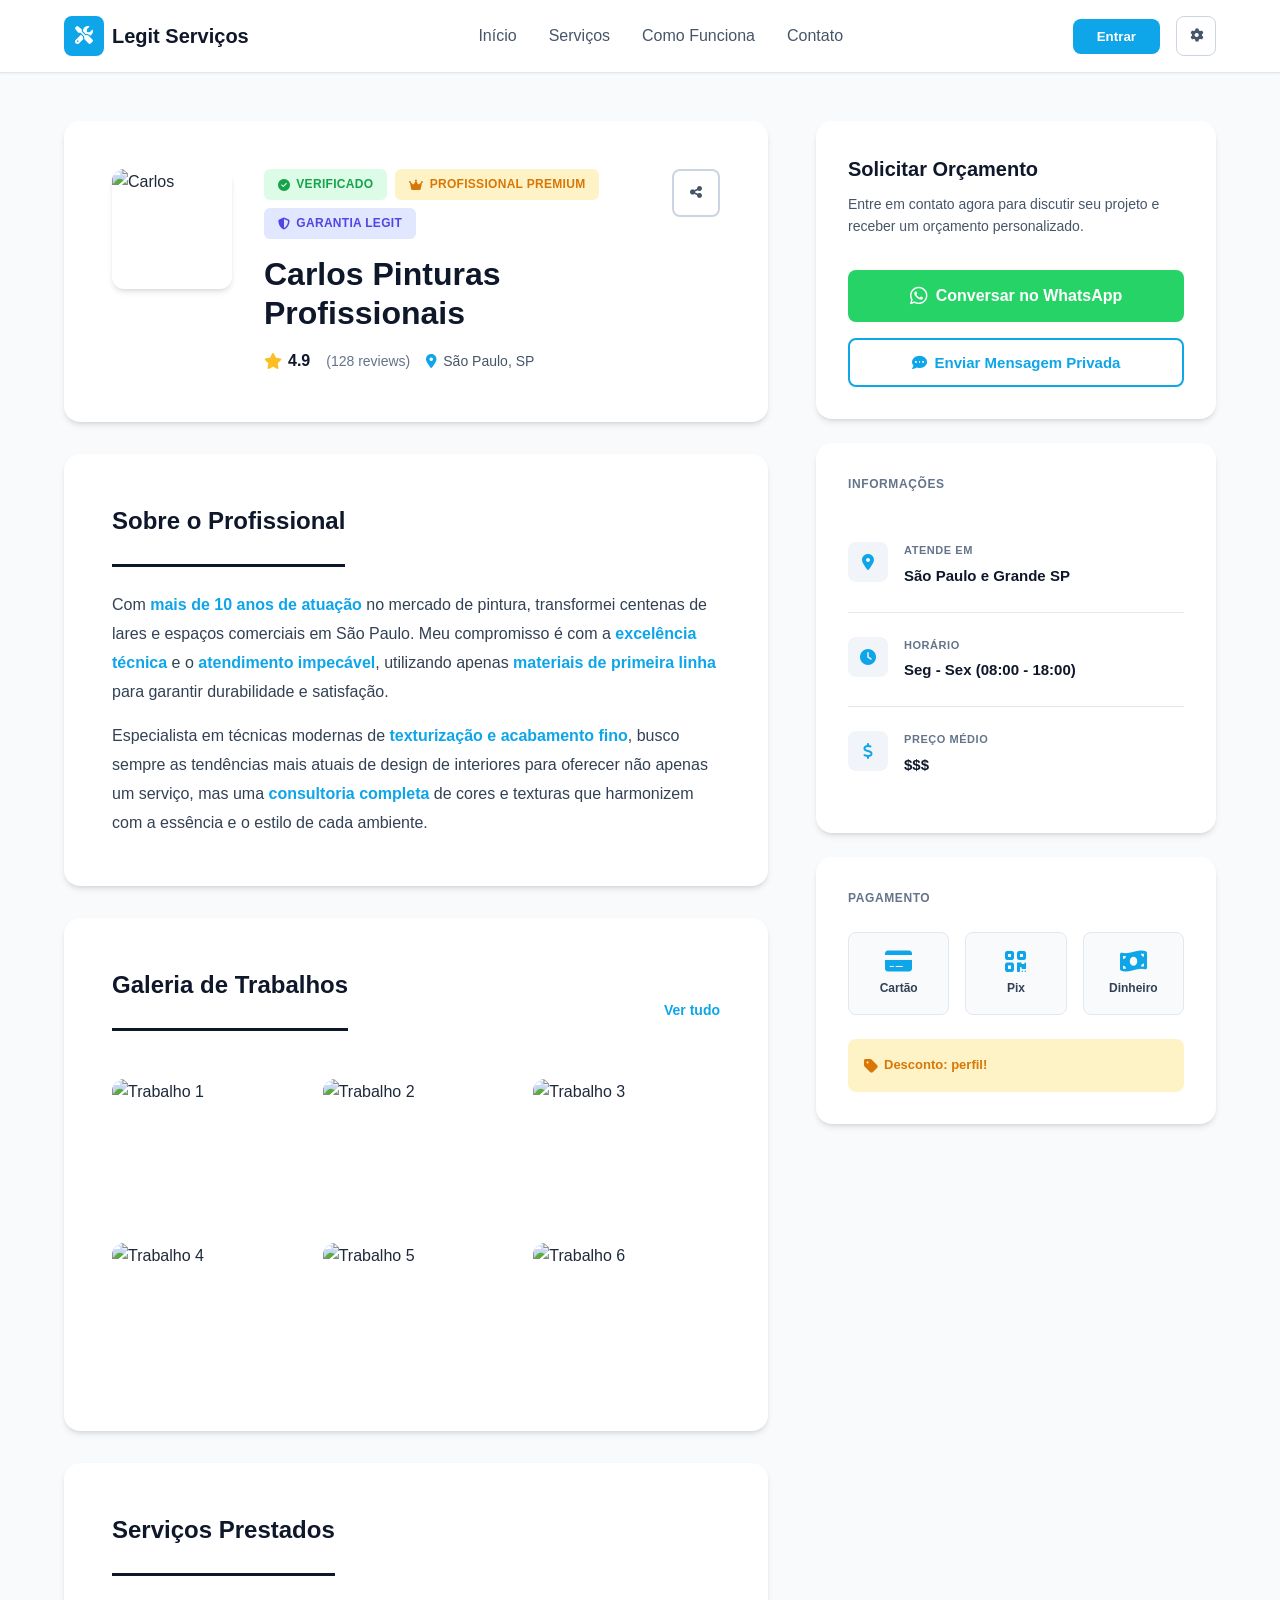
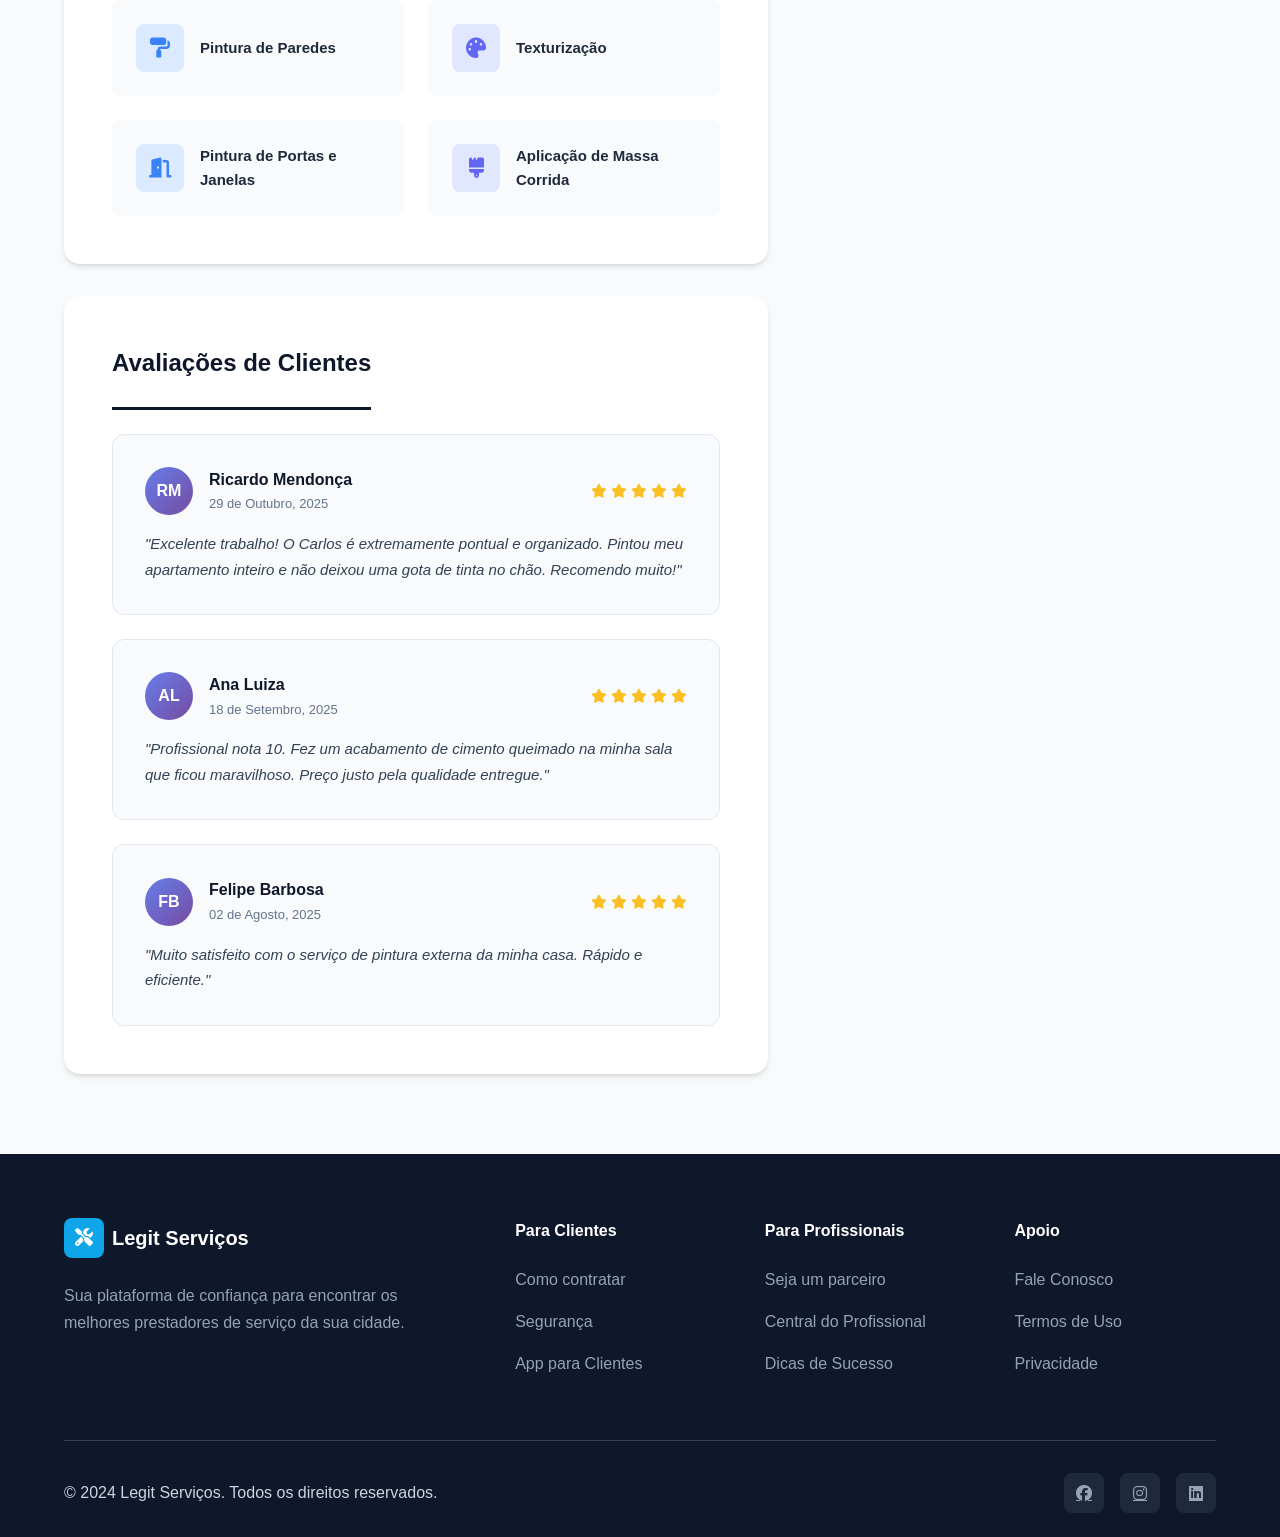
==== prestadores/carlos/index.html @ 57f8a722 "first commit" ====
<!DOCTYPE html>
<html lang="pt-BR">
<head>
    <meta charset="UTF-8">
    <meta name="viewport" content="width=device-width, initial-scale=1.0">
    <title>Carlos Pinturas Profissionais - Legit Serviços</title>
    <link rel="stylesheet" href="../../styles.css">
    <link rel="stylesheet" href="perfil.css">
    <link rel="stylesheet" href="https://cdnjs.cloudflare.com/ajax/libs/font-awesome/6.4.0/css/all.min.css">
</head>
<body>
    <!-- Header/Navbar -->
    <header class="header">
        <nav class="navbar container">
            <a href="../../index.html" style="text-decoration: none;">
                <div class="logo">
                    <div class="logo-icon">
                        <i class="fas fa-tools"></i>
                    </div>
                    <span class="logo-text">Legit Serviços</span>
                </div>
            </a>
            <ul class="nav-menu">
                <li><a href="../../index.html">Início</a></li>
                <li><a href="../../index.html#servicos">Serviços</a></li>
                <li><a href="#como-funciona">Como Funciona</a></li>
                <li><a href="#contato">Contato</a></li>
            </ul>
            <div class="nav-actions">
                <button class="btn-entrar">Entrar</button>
                <button class="btn-settings"><i class="fas fa-cog"></i></button>
            </div>
        </nav>
    </header>

    <!-- Perfil do Prestador -->
    <section class="perfil-section">
        <div class="container">
            <div class="perfil-layout">
                <!-- Coluna Principal (Esquerda) -->
                <div class="perfil-main">
                    <!-- Header do Prestador -->
                    <div class="prestador-header">
                        <div class="prestador-foto">
                            <img src="https://images.unsplash.com/photo-1507003211169-0a1dd7228f2d?w=300&h=300&fit=crop" alt="Carlos">
                        </div>
                        <div class="prestador-info">
                            <div class="prestador-badges">
                                <span class="badge-perfil badge-verificado">
                                    <i class="fas fa-check-circle"></i> VERIFICADO
                                </span>
                                <span class="badge-perfil badge-premium">
                                    <i class="fas fa-crown"></i> PROFISSIONAL PREMIUM
                                </span>
                                <span class="badge-perfil badge-garantia">
                                    <i class="fas fa-shield-alt"></i> GARANTIA LEGIT
                                </span>
                            </div>
                            <h1 class="prestador-nome">Carlos Pinturas Profissionais</h1>
                            <div class="prestador-rating">
                                <span class="rating-stars">
                                    <i class="fas fa-star"></i>
                                    <strong>4.9</strong>
                                </span>
                                <span class="rating-count">(128 reviews)</span>
                                <span class="prestador-localizacao">
                                    <i class="fas fa-map-marker-alt"></i> São Paulo, SP
                                </span>
                            </div>
                        </div>
                        <div class="prestador-actions">
                            <button class="btn-compartilhar">
                                <i class="fas fa-share-alt"></i>
                            </button>
                        </div>
                    </div>

                    <!-- Sobre o Profissional -->
                    <div class="perfil-section-box">
                        <h2 class="section-box-title">Sobre o Profissional</h2>
                        <div class="sobre-texto">
                            <p>Com <strong>mais de 10 anos de atuação</strong> no mercado de pintura, transformei centenas de lares e espaços comerciais em São Paulo. Meu compromisso é com a <strong>excelência técnica</strong> e o <strong>atendimento impecável</strong>, utilizando apenas <strong>materiais de primeira linha</strong> para garantir durabilidade e satisfação.</p>
                            <p style="margin-top: 1rem;">Especialista em técnicas modernas de <strong>texturização e acabamento fino</strong>, busco sempre as tendências mais atuais de design de interiores para oferecer não apenas um serviço, mas uma <strong>consultoria completa</strong> de cores e texturas que harmonizem com a essência e o estilo de cada ambiente.</p>
                        </div>
                    </div>

                    <!-- Galeria de Trabalhos -->
                    <div class="perfil-section-box">
                        <div class="section-box-header">
                            <h2 class="section-box-title">Galeria de Trabalhos</h2>
                            <button class="btn-ver-tudo">Ver tudo</button>
                        </div>
                        <div class="galeria-grid">
                            <div class="galeria-item">
                                <img src="https://images.unsplash.com/photo-1562259949-e8e7689d7828?w=400&h=300&fit=crop" alt="Trabalho 1">
                            </div>
                            <div class="galeria-item">
                                <img src="https://images.unsplash.com/photo-1615873968403-89e068629265?w=400&h=300&fit=crop" alt="Trabalho 2">
                            </div>
                            <div class="galeria-item">
                                <img src="https://images.unsplash.com/photo-1600607687939-ce8a6c25118c?w=400&h=300&fit=crop" alt="Trabalho 3">
                            </div>
                            <div class="galeria-item">
                                <img src="https://images.unsplash.com/photo-1600566753190-17f0baa2a6c3?w=400&h=300&fit=crop" alt="Trabalho 4">
                            </div>
                            <div class="galeria-item">
                                <img src="https://images.unsplash.com/photo-1600607687644-c7171b42498b?w=400&h=300&fit=crop" alt="Trabalho 5">
                            </div>
                            <div class="galeria-item">
                                <img src="https://images.unsplash.com/photo-1600585154340-be6161a56a0c?w=400&h=300&fit=crop" alt="Trabalho 6">
                            </div>
                        </div>
                    </div>

                    <!-- Serviços Prestados -->
                    <div class="perfil-section-box">
                        <h2 class="section-box-title">Serviços Prestados</h2>
                        <div class="servicos-lista">
                            <div class="servico-item">
                                <div class="servico-icon" style="background: #DBEAFE; color: #3B82F6;">
                                    <i class="fas fa-paint-roller"></i>
                                </div>
                                <span class="servico-nome">Pintura de Paredes</span>
                            </div>
                            <div class="servico-item">
                                <div class="servico-icon" style="background: #E0E7FF; color: #6366F1;">
                                    <i class="fas fa-palette"></i>
                                </div>
                                <span class="servico-nome">Texturização</span>
                            </div>
                            <div class="servico-item">
                                <div class="servico-icon" style="background: #DBEAFE; color: #3B82F6;">
                                    <i class="fas fa-door-open"></i>
                                </div>
                                <span class="servico-nome">Pintura de Portas e Janelas</span>
                            </div>
                            <div class="servico-item">
                                <div class="servico-icon" style="background: #E0E7FF; color: #6366F1;">
                                    <i class="fas fa-brush"></i>
                                </div>
                                <span class="servico-nome">Aplicação de Massa Corrida</span>
                            </div>
                        </div>
                    </div>

                    <!-- Avaliações de Clientes -->
                    <div class="perfil-section-box">
                        <h2 class="section-box-title">Avaliações de Clientes</h2>
                        <div class="avaliacoes-lista">
                            <!-- Avaliação 1 -->
                            <div class="avaliacao-card">
                                <div class="avaliacao-header">
                                    <div class="avaliacao-avatar">RM</div>
                                    <div class="avaliacao-info">
                                        <h4 class="avaliacao-nome">Ricardo Mendonça</h4>
                                        <p class="avaliacao-data">29 de Outubro, 2025</p>
                                    </div>
                                    <div class="avaliacao-rating">
                                        <i class="fas fa-star"></i>
                                        <i class="fas fa-star"></i>
                                        <i class="fas fa-star"></i>
                                        <i class="fas fa-star"></i>
                                        <i class="fas fa-star"></i>
                                    </div>
                                </div>
                                <p class="avaliacao-texto">"Excelente trabalho! O Carlos é extremamente pontual e organizado. Pintou meu apartamento inteiro e não deixou uma gota de tinta no chão. Recomendo muito!"</p>
                            </div>

                            <!-- Avaliação 2 -->
                            <div class="avaliacao-card">
                                <div class="avaliacao-header">
                                    <div class="avaliacao-avatar">AL</div>
                                    <div class="avaliacao-info">
                                        <h4 class="avaliacao-nome">Ana Luiza</h4>
                                        <p class="avaliacao-data">18 de Setembro, 2025</p>
                                    </div>
                                    <div class="avaliacao-rating">
                                        <i class="fas fa-star"></i>
                                        <i class="fas fa-star"></i>
                                        <i class="fas fa-star"></i>
                                        <i class="fas fa-star"></i>
                                        <i class="fas fa-star"></i>
                                    </div>
                                </div>
                                <p class="avaliacao-texto">"Profissional nota 10. Fez um acabamento de cimento queimado na minha sala que ficou maravilhoso. Preço justo pela qualidade entregue."</p>
                            </div>

                            <!-- Avaliação 3 -->
                            <div class="avaliacao-card">
                                <div class="avaliacao-header">
                                    <div class="avaliacao-avatar">FB</div>
                                    <div class="avaliacao-info">
                                        <h4 class="avaliacao-nome">Felipe Barbosa</h4>
                                        <p class="avaliacao-data">02 de Agosto, 2025</p>
                                    </div>
                                    <div class="avaliacao-rating">
                                        <i class="fas fa-star"></i>
                                        <i class="fas fa-star"></i>
                                        <i class="fas fa-star"></i>
                                        <i class="fas fa-star"></i>
                                        <i class="fas fa-star"></i>
                                    </div>
                                </div>
                                <p class="avaliacao-texto">"Muito satisfeito com o serviço de pintura externa da minha casa. Rápido e eficiente."</p>
                            </div>
                        </div>
                    </div>
                </div>

                <!-- Sidebar (Direita) -->
                <aside class="perfil-sidebar">
                    <!-- Card de Contato -->
                    <div class="sidebar-card">
                        <h3 class="sidebar-card-title">Solicitar Orçamento</h3>
                        <p class="sidebar-card-subtitle">Entre em contato agora para discutir seu projeto e receber um orçamento personalizado.</p>
                        
                        <button class="btn-whatsapp" onclick="abrirWhatsApp()">
                            <i class="fab fa-whatsapp"></i>
                            Conversar no WhatsApp
                        </button>
                        
                        <button class="btn-mensagem" onclick="abrirWhatsApp()">
                            <i class="fas fa-comment-dots"></i>
                            Enviar Mensagem Privada
                        </button>
                    </div>

                    <!-- Informações -->
                    <div class="sidebar-card">
                        <h3 class="sidebar-card-title-small">INFORMAÇÕES</h3>
                        
                        <div class="info-item">
                            <div class="info-icon">
                                <i class="fas fa-map-marker-alt"></i>
                            </div>
                            <div class="info-content">
                                <p class="info-label">ATENDE EM</p>
                                <p class="info-value">São Paulo e Grande SP</p>
                            </div>
                        </div>

                        <div class="info-item">
                            <div class="info-icon">
                                <i class="fas fa-clock"></i>
                            </div>
                            <div class="info-content">
                                <p class="info-label">HORÁRIO</p>
                                <p class="info-value">Seg - Sex (08:00 - 18:00)</p>
                            </div>
                        </div>

                        <div class="info-item">
                            <div class="info-icon">
                                <i class="fas fa-dollar-sign"></i>
                            </div>
                            <div class="info-content">
                                <p class="info-label">PREÇO MÉDIO</p>
                                <p class="info-value">$$$</p>
                            </div>
                        </div>
                    </div>

                    <!-- Formas de Pagamento -->
                    <div class="sidebar-card">
                        <h3 class="sidebar-card-title-small">PAGAMENTO</h3>
                        <div class="pagamento-opcoes">
                            <div class="pagamento-item">
                                <i class="fas fa-credit-card"></i>
                                <span>Cartão</span>
                            </div>
                            <div class="pagamento-item">
                                <i class="fas fa-qrcode"></i>
                                <span>Pix</span>
                            </div>
                            <div class="pagamento-item">
                                <i class="fas fa-money-bill-wave"></i>
                                <span>Dinheiro</span>
                            </div>
                        </div>
                        <p class="pagamento-desconto">
                            <i class="fas fa-tag"></i> Desconto: perfil!
                        </p>
                    </div>
                </aside>
            </div>
        </div>
    </section>

    <!-- Footer -->
    <footer class="footer">
        <div class="container">
            <div class="footer-content">
                <div class="footer-column">
                    <div class="footer-logo">
                        <div class="logo-icon">
                            <i class="fas fa-tools"></i>
                        </div>
                        <span class="logo-text">Legit Serviços</span>
                    </div>
                    <p class="footer-description">
                        Sua plataforma de confiança para encontrar os melhores prestadores de serviço da sua cidade.
                    </p>
                </div>
                
                <div class="footer-column">
                    <h3>Para Clientes</h3>
                    <ul>
                        <li><a href="#contratar">Como contratar</a></li>
                        <li><a href="#seguranca">Segurança</a></li>
                        <li><a href="#app">App para Clientes</a></li>
                    </ul>
                </div>
                
                <div class="footer-column">
                    <h3>Para Profissionais</h3>
                    <ul>
                        <li><a href="#parceiro">Seja um parceiro</a></li>
                        <li><a href="#central">Central do Profissional</a></li>
                        <li><a href="#dicas">Dicas de Sucesso</a></li>
                    </ul>
                </div>
                
                <div class="footer-column">
                    <h3>Apoio</h3>
                    <ul>
                        <li><a href="#conheco">Fale Conosco</a></li>
                        <li><a href="#termos">Termos de Uso</a></li>
                        <li><a href="#privacidade">Privacidade</a></li>
                    </ul>
                </div>
            </div>
            
            <div class="footer-bottom">
                <p>&copy; 2024 Legit Serviços. Todos os direitos reservados.</p>
                <div class="social-links">
                    <a href="#" aria-label="Facebook"><i class="fab fa-facebook"></i></a>
                    <a href="#" aria-label="Instagram"><i class="fab fa-instagram"></i></a>
                    <a href="#" aria-label="LinkedIn"><i class="fab fa-linkedin"></i></a>
                </div>
            </div>
        </div>
    </footer>

    <script src="perfil.js"></script>
</body>
</html>
---- styles.css ----
/* ========================================
   RESET E VARIÁVEIS
   ======================================== */
* {
    margin: 0;
    padding: 0;
    box-sizing: border-box;
}

:root {
    /* Cores principais */
    --primary-color: #0EA5E9;
    --primary-dark: #0284C7;
    --primary-light: #38BDF8;
    --secondary-color: #1E293B;
    --dark-bg: #0F172A;
    
    /* Cores neutras */
    --white: #FFFFFF;
    --gray-50: #F8FAFC;
    --gray-100: #F1F5F9;
    --gray-200: #E2E8F0;
    --gray-300: #CBD5E1;
    --gray-400: #94A3B8;
    --gray-500: #64748B;
    --gray-600: #475569;
    --gray-700: #334155;
    --gray-800: #1E293B;
    --gray-900: #0F172A;
    
    /* Status */
    --success: #10B981;
    --warning: #F59E0B;
    --info: #3B82F6;
    
    /* Tipografia */
    --font-primary: -apple-system, BlinkMacSystemFont, 'Segoe UI', Roboto, Oxygen, Ubuntu, Cantarell, sans-serif;
    
    /* Espaçamentos */
    --spacing-xs: 0.5rem;
    --spacing-sm: 1rem;
    --spacing-md: 1.5rem;
    --spacing-lg: 2rem;
    --spacing-xl: 3rem;
    --spacing-2xl: 4rem;
    
    /* Bordas */
    --radius-sm: 0.375rem;
    --radius-md: 0.5rem;
    --radius-lg: 0.75rem;
    --radius-xl: 1rem;
    
    /* Sombras */
    --shadow-sm: 0 1px 2px 0 rgb(0 0 0 / 0.05);
    --shadow-md: 0 4px 6px -1px rgb(0 0 0 / 0.1), 0 2px 4px -2px rgb(0 0 0 / 0.1);
    --shadow-lg: 0 10px 15px -3px rgb(0 0 0 / 0.1), 0 4px 6px -4px rgb(0 0 0 / 0.1);
    --shadow-xl: 0 20px 25px -5px rgb(0 0 0 / 0.1), 0 8px 10px -6px rgb(0 0 0 / 0.1);
}

body {
    font-family: var(--font-primary);
    line-height: 1.6;
    color: var(--gray-800);
    background-color: var(--white);
    overflow-x: hidden;
}

.container {
    max-width: 1200px;
    margin: 0 auto;
    padding: 0 var(--spacing-md);
}

/* ========================================
   HEADER / NAVBAR
   ======================================== */
.header {
    background: var(--white);
    border-bottom: 1px solid var(--gray-200);
    padding: var(--spacing-sm) 0;
    position: sticky;
    top: 0;
    z-index: 1000;
    box-shadow: var(--shadow-sm);
}

.navbar {
    display: flex;
    align-items: center;
    justify-content: space-between;
}

.logo {
    display: flex;
    align-items: center;
    gap: var(--spacing-xs);
    font-weight: 700;
    font-size: 1.25rem;
    color: var(--gray-900);
}

.logo-icon {
    background: var(--primary-color);
    width: 40px;
    height: 40px;
    border-radius: var(--radius-md);
    display: flex;
    align-items: center;
    justify-content: center;
    color: var(--white);
    font-size: 1.125rem;
}

.nav-menu {
    display: flex;
    list-style: none;
    gap: var(--spacing-lg);
}

.nav-menu a {
    text-decoration: none;
    color: var(--gray-600);
    font-weight: 500;
    transition: color 0.3s ease;
}

.nav-menu a:hover {
    color: var(--primary-color);
}

.nav-actions {
    display: flex;
    align-items: center;
    gap: var(--spacing-sm);
}

.btn-entrar {
    background: var(--primary-color);
    color: var(--white);
    border: none;
    padding: 0.625rem 1.5rem;
    border-radius: var(--radius-md);
    font-weight: 600;
    cursor: pointer;
    transition: all 0.3s ease;
}

.btn-entrar:hover {
    background: var(--primary-dark);
    transform: translateY(-1px);
    box-shadow: var(--shadow-md);
}

.btn-settings {
    background: transparent;
    border: 1px solid var(--gray-300);
    width: 40px;
    height: 40px;
    border-radius: var(--radius-md);
    display: flex;
    align-items: center;
    justify-content: center;
    cursor: pointer;
    color: var(--gray-600);
    transition: all 0.3s ease;
}

.btn-settings:hover {
    background: var(--gray-100);
    color: var(--primary-color);
}

/* ========================================
   HERO SECTION
   ======================================== */
.hero {
    padding: var(--spacing-2xl) 0;
    background: linear-gradient(135deg, #F8FAFC 0%, #EFF6FF 100%);
}

.hero-content {
    display: grid;
    grid-template-columns: 1fr 1fr;
    gap: var(--spacing-xl);
    align-items: center;
    margin-bottom: var(--spacing-xl);
}

.hero-title {
    font-size: 3.5rem;
    font-weight: 800;
    line-height: 1.1;
    color: var(--gray-900);
    margin-bottom: var(--spacing-md);
}

.hero-subtitle {
    font-size: 1.125rem;
    color: var(--gray-600);
    margin-bottom: var(--spacing-lg);
    line-height: 1.7;
}

.hero-buttons {
    display: flex;
    gap: var(--spacing-sm);
}

.btn-primary {
    background: var(--primary-color);
    color: var(--white);
    border: none;
    padding: 1rem 2rem;
    border-radius: var(--radius-md);
    font-weight: 600;
    font-size: 1rem;
    cursor: pointer;
    transition: all 0.3s ease;
}

.btn-primary:hover {
    background: var(--primary-dark);
    transform: translateY(-2px);
    box-shadow: var(--shadow-lg);
}

.btn-secondary {
    background: transparent;
    color: var(--primary-color);
    border: 2px solid var(--primary-color);
    padding: 1rem 2rem;
    border-radius: var(--radius-md);
    font-weight: 600;
    font-size: 1rem;
    cursor: pointer;
    transition: all 0.3s ease;
}

.btn-secondary:hover {
    background: var(--primary-color);
    color: var(--white);
}

.hero-image {
    position: relative;
}

.image-card {
    background: var(--white);
    border-radius: var(--radius-xl);
    overflow: hidden;
    box-shadow: var(--shadow-xl);
    position: relative;
}

.image-card img {
    width: 100%;
    height: auto;
    display: block;
}

.verified-badge {
    position: absolute;
    bottom: var(--spacing-md);
    left: var(--spacing-md);
    background: var(--white);
    padding: var(--spacing-sm) var(--spacing-md);
    border-radius: var(--radius-md);
    display: flex;
    align-items: center;
    gap: var(--spacing-sm);
    box-shadow: var(--shadow-lg);
}

.verified-badge i {
    font-size: 1.5rem;
    color: var(--success);
}

.verified-badge .badge-label {
    display: block;
    font-size: 0.75rem;
    color: var(--gray-500);
}

.verified-badge .badge-value {
    display: block;
    font-weight: 700;
    font-size: 0.875rem;
    color: var(--gray-900);
}

/* ========================================
   SEARCH BOX
   ======================================== */
.search-box {
    background: var(--white);
    padding: var(--spacing-lg);
    border-radius: var(--radius-xl);
    box-shadow: var(--shadow-xl);
    display: grid;
    grid-template-columns: repeat(3, 1fr) auto;
    gap: var(--spacing-md);
    align-items: end;
}

.search-field {
    display: flex;
    flex-direction: column;
    gap: var(--spacing-xs);
}

.search-field label {
    font-weight: 600;
    font-size: 0.875rem;
    color: var(--gray-700);
}

.search-field select {
    padding: 0.875rem;
    border: 1px solid var(--gray-300);
    border-radius: var(--radius-md);
    font-size: 1rem;
    color: var(--gray-700);
    background: var(--white);
    cursor: pointer;
    transition: all 0.3s ease;
}

.search-field select:focus {
    outline: none;
    border-color: var(--primary-color);
    box-shadow: 0 0 0 3px rgba(14, 165, 233, 0.1);
}

.btn-search {
    background: var(--primary-color);
    color: var(--white);
    border: none;
    padding: 0.875rem 2rem;
    border-radius: var(--radius-md);
    font-weight: 600;
    font-size: 1rem;
    cursor: pointer;
    display: flex;
    align-items: center;
    gap: var(--spacing-xs);
    transition: all 0.3s ease;
}

.btn-search:hover {
    background: var(--primary-dark);
    transform: translateY(-2px);
    box-shadow: var(--shadow-md);
}

/* ========================================
   SERVIÇOS EM DESTAQUE
   ======================================== */
.servicos-destaque {
    padding: var(--spacing-2xl) 0;
}

.section-title {
    font-size: 2.5rem;
    font-weight: 800;
    color: var(--gray-900);
    margin-bottom: var(--spacing-sm);
}

.section-subtitle {
    font-size: 1.125rem;
    color: var(--gray-600);
    margin-bottom: var(--spacing-xl);
}

.servicos-grid {
    display: grid;
    grid-template-columns: repeat(auto-fill, minmax(320px, 1fr));
    gap: var(--spacing-lg);
}

/* ========================================
   CARD DE SERVIÇO
   ======================================== */
.servico-card {
    background: var(--white);
    border-radius: var(--radius-lg);
    overflow: hidden;
    box-shadow: var(--shadow-md);
    transition: all 0.3s ease;
    border: 1px solid var(--gray-200);
}

.servico-card:hover {
    transform: translateY(-4px);
    box-shadow: var(--shadow-xl);
}

.card-header {
    position: relative;
    height: 220px;
    overflow: hidden;
}

.card-header img {
    width: 100%;
    height: 100%;
    object-fit: cover;
}

.disponivel-badge {
    position: absolute;
    top: var(--spacing-sm);
    left: var(--spacing-sm);
    background: var(--primary-color);
    color: var(--white);
    padding: 0.375rem 0.75rem;
    border-radius: var(--radius-sm);
    font-size: 0.75rem;
    font-weight: 600;
    text-transform: uppercase;
}

.card-body {
    padding: var(--spacing-md);
}

.card-title {
    font-size: 1.25rem;
    font-weight: 700;
    color: var(--gray-900);
    margin-bottom: var(--spacing-xs);
}

.card-rating {
    display: flex;
    align-items: center;
    gap: var(--spacing-xs);
    margin-bottom: var(--spacing-sm);
}

.rating-stars {
    color: #FBBF24;
    font-size: 0.875rem;
}

.rating-value {
    font-weight: 600;
    color: var(--gray-700);
    font-size: 0.875rem;
}

.card-description {
    color: var(--gray-600);
    font-size: 0.875rem;
    margin-bottom: var(--spacing-sm);
    line-height: 1.5;
}

.card-location {
    display: flex;
    align-items: center;
    gap: var(--spacing-xs);
    color: var(--gray-500);
    font-size: 0.875rem;
    margin-bottom: var(--spacing-md);
}

.card-badges {
    display: flex;
    flex-wrap: wrap;
    gap: var(--spacing-xs);
    margin-bottom: var(--spacing-md);
}

.badge {
    display: inline-flex;
    align-items: center;
    gap: 0.25rem;
    padding: 0.25rem 0.625rem;
    border-radius: var(--radius-sm);
    font-size: 0.75rem;
    font-weight: 600;
}

.badge-verificado {
    background: #DCFCE7;
    color: var(--success);
}

.badge-garantia {
    background: #DBEAFE;
    color: var(--info);
}

.badge-preco {
    background: #FEF3C7;
    color: var(--warning);
}

.card-action {
    width: 100%;
    background: transparent;
    color: var(--primary-color);
    border: 2px solid var(--primary-color);
    padding: 0.75rem;
    border-radius: var(--radius-md);
    font-weight: 600;
    cursor: pointer;
    transition: all 0.3s ease;
}

.card-action:hover {
    background: var(--primary-color);
    color: var(--white);
}

/* ========================================
   FOOTER
   ======================================== */
.footer {
    background: var(--dark-bg);
    color: var(--gray-300);
    padding: var(--spacing-2xl) 0 var(--spacing-md);
}

.footer-content {
    display: grid;
    grid-template-columns: 2fr 1fr 1fr 1fr;
    gap: var(--spacing-xl);
    margin-bottom: var(--spacing-xl);
}

.footer-logo {
    display: flex;
    align-items: center;
    gap: var(--spacing-xs);
    font-weight: 700;
    font-size: 1.25rem;
    color: var(--white);
    margin-bottom: var(--spacing-md);
}

.footer-description {
    color: var(--gray-400);
    line-height: 1.7;
}

.footer-column h3 {
    color: var(--white);
    font-size: 1rem;
    font-weight: 700;
    margin-bottom: var(--spacing-md);
}

.footer-column ul {
    list-style: none;
}

.footer-column ul li {
    margin-bottom: var(--spacing-sm);
}

.footer-column a {
    color: var(--gray-400);
    text-decoration: none;
    transition: color 0.3s ease;
}

.footer-column a:hover {
    color: var(--primary-light);
}

.footer-bottom {
    padding-top: var(--spacing-lg);
    border-top: 1px solid var(--gray-700);
    display: flex;
    justify-content: space-between;
    align-items: center;
}

.social-links {
    display: flex;
    gap: var(--spacing-sm);
}

.social-links a {
    width: 40px;
    height: 40px;
    border-radius: var(--radius-md);
    background: var(--gray-800);
    display: flex;
    align-items: center;
    justify-content: center;
    color: var(--gray-400);
    transition: all 0.3s ease;
}

.social-links a:hover {
    background: var(--primary-color);
    color: var(--white);
    transform: translateY(-2px);
}

/* ========================================
   RESPONSIVO
   ======================================== */
@media (max-width: 1024px) {
    .hero-content {
        grid-template-columns: 1fr;
        gap: var(--spacing-lg);
    }
    
    .hero-title {
        font-size: 2.5rem;
    }
    
    .search-box {
        grid-template-columns: 1fr;
    }
    
    .footer-content {
        grid-template-columns: repeat(2, 1fr);
    }
    
    .nav-menu {
        display: none;
    }
}

@media (max-width: 768px) {
    .hero-title {
        font-size: 2rem;
    }
    
    .section-title {
        font-size: 1.875rem;
    }
    
    .servicos-grid {
        grid-template-columns: 1fr;
    }
    
    .footer-content {
        grid-template-columns: 1fr;
    }
    
    .footer-bottom {
        flex-direction: column;
        gap: var(--spacing-md);
        text-align: center;
    }
}
---- prestadores/carlos/perfil.css ----
/* ========================================
   PERFIL DO PRESTADOR - ESTILOS
   ======================================== */

.perfil-section {
    padding: var(--spacing-xl) 0;
    background: var(--gray-50);
    min-height: 100vh;
}

.perfil-layout {
    display: grid;
    grid-template-columns: 1fr 400px;
    gap: var(--spacing-xl);
    align-items: start;
}

/* ========================================
   HEADER DO PRESTADOR
   ======================================== */
.prestador-header {
    background: var(--white);
    padding: var(--spacing-xl);
    border-radius: var(--radius-xl);
    box-shadow: var(--shadow-md);
    display: grid;
    grid-template-columns: auto 1fr auto;
    gap: var(--spacing-lg);
    align-items: start;
    margin-bottom: var(--spacing-lg);
}

.prestador-foto {
    width: 120px;
    height: 120px;
    border-radius: var(--radius-lg);
    overflow: hidden;
    box-shadow: var(--shadow-md);
}

.prestador-foto img {
    width: 100%;
    height: 100%;
    object-fit: cover;
}

.prestador-info {
    display: flex;
    flex-direction: column;
    gap: var(--spacing-sm);
}

.prestador-badges {
    display: flex;
    gap: var(--spacing-xs);
    flex-wrap: wrap;
}

.badge-perfil {
    display: inline-flex;
    align-items: center;
    gap: 0.375rem;
    padding: 0.375rem 0.875rem;
    border-radius: var(--radius-sm);
    font-size: 0.75rem;
    font-weight: 700;
    text-transform: uppercase;
    letter-spacing: 0.025em;
}

.badge-verificado {
    background: #DCFCE7;
    color: #16A34A;
}

.badge-premium {
    background: #FEF3C7;
    color: #D97706;
}

.badge-garantia {
    background: #E0E7FF;
    color: #4F46E5;
}

.prestador-nome {
    font-size: 2rem;
    font-weight: 800;
    color: var(--gray-900);
    line-height: 1.2;
}

.prestador-rating {
    display: flex;
    align-items: center;
    gap: var(--spacing-sm);
    flex-wrap: wrap;
}

.rating-stars {
    display: flex;
    align-items: center;
    gap: 0.375rem;
    color: #FBBF24;
    font-size: 1rem;
}

.rating-stars strong {
    color: var(--gray-900);
    font-size: 1rem;
}

.rating-count {
    color: var(--gray-500);
    font-size: 0.875rem;
}

.prestador-localizacao {
    display: flex;
    align-items: center;
    gap: 0.375rem;
    color: var(--gray-600);
    font-size: 0.875rem;
}

.prestador-localizacao i {
    color: var(--primary-color);
}

.prestador-actions {
    display: flex;
    gap: var(--spacing-xs);
}

.btn-compartilhar {
    width: 48px;
    height: 48px;
    border-radius: var(--radius-md);
    border: 2px solid var(--gray-300);
    background: var(--white);
    color: var(--gray-600);
    display: flex;
    align-items: center;
    justify-content: center;
    cursor: pointer;
    transition: all 0.3s ease;
}

.btn-compartilhar:hover {
    background: var(--gray-100);
    border-color: var(--primary-color);
    color: var(--primary-color);
}

/* ========================================
   SEÇÕES DO PERFIL
   ======================================== */
.perfil-section-box {
    background: var(--white);
    padding: var(--spacing-xl);
    border-radius: var(--radius-xl);
    box-shadow: var(--shadow-md);
    margin-bottom: var(--spacing-lg);
}

.section-box-title {
    font-size: 1.5rem;
    font-weight: 800;
    color: var(--gray-900);
    margin-bottom: var(--spacing-md);
    padding-bottom: var(--spacing-md);
    border-bottom: 3px solid var(--gray-900);
    display: inline-block;
}

.section-box-header {
    display: flex;
    justify-content: space-between;
    align-items: center;
    margin-bottom: var(--spacing-md);
}

.btn-ver-tudo {
    background: transparent;
    border: none;
    color: var(--primary-color);
    font-weight: 600;
    cursor: pointer;
    font-size: 0.875rem;
    transition: color 0.3s ease;
}

.btn-ver-tudo:hover {
    color: var(--primary-dark);
    text-decoration: underline;
}

/* ========================================
   SOBRE O PROFISSIONAL
   ======================================== */
.sobre-texto {
    color: var(--gray-700);
    line-height: 1.8;
    font-size: 1rem;
}

.sobre-texto strong {
    color: var(--primary-color);
    font-weight: 600;
}

/* ========================================
   GALERIA DE TRABALHOS
   ======================================== */
.galeria-grid {
    display: grid;
    grid-template-columns: repeat(3, 1fr);
    gap: var(--spacing-md);
}

.galeria-item {
    aspect-ratio: 4/3;
    border-radius: var(--radius-lg);
    overflow: hidden;
    cursor: pointer;
    transition: all 0.3s ease;
}

.galeria-item:hover {
    transform: scale(1.05);
    box-shadow: var(--shadow-lg);
}

.galeria-item img {
    width: 100%;
    height: 100%;
    object-fit: cover;
}

/* ========================================
   SERVIÇOS PRESTADOS
   ======================================== */
.servicos-lista {
    display: grid;
    grid-template-columns: repeat(2, 1fr);
    gap: var(--spacing-md);
}

.servico-item {
    display: flex;
    align-items: center;
    gap: var(--spacing-sm);
    padding: var(--spacing-md);
    border-radius: var(--radius-md);
    background: var(--gray-50);
    transition: all 0.3s ease;
}

.servico-item:hover {
    background: var(--gray-100);
    transform: translateX(4px);
}

.servico-icon {
    width: 48px;
    height: 48px;
    border-radius: var(--radius-md);
    display: flex;
    align-items: center;
    justify-content: center;
    font-size: 1.25rem;
    flex-shrink: 0;
}

.servico-nome {
    font-weight: 600;
    color: var(--gray-800);
    font-size: 0.9375rem;
}

/* ========================================
   AVALIAÇÕES
   ======================================== */
.avaliacoes-lista {
    display: flex;
    flex-direction: column;
    gap: var(--spacing-md);
}

.avaliacao-card {
    padding: var(--spacing-lg);
    border-radius: var(--radius-lg);
    background: var(--gray-50);
    border: 1px solid var(--gray-200);
}

.avaliacao-header {
    display: flex;
    align-items: center;
    gap: var(--spacing-sm);
    margin-bottom: var(--spacing-sm);
}

.avaliacao-avatar {
    width: 48px;
    height: 48px;
    border-radius: 50%;
    background: linear-gradient(135deg, #667EEA 0%, #764BA2 100%);
    color: var(--white);
    display: flex;
    align-items: center;
    justify-content: center;
    font-weight: 700;
    font-size: 1rem;
    flex-shrink: 0;
}

.avaliacao-info {
    flex: 1;
}

.avaliacao-nome {
    font-weight: 700;
    color: var(--gray-900);
    font-size: 1rem;
    margin-bottom: 0.125rem;
}

.avaliacao-data {
    color: var(--gray-500);
    font-size: 0.8125rem;
}

.avaliacao-rating {
    display: flex;
    gap: 0.25rem;
    color: #FBBF24;
    font-size: 0.875rem;
}

.avaliacao-texto {
    color: var(--gray-700);
    line-height: 1.7;
    font-size: 0.9375rem;
    font-style: italic;
}

/* ========================================
   SIDEBAR
   ======================================== */
.perfil-sidebar {
    position: sticky;
    top: calc(var(--spacing-lg) + 60px);
}

.sidebar-card {
    background: var(--white);
    padding: var(--spacing-lg);
    border-radius: var(--radius-xl);
    box-shadow: var(--shadow-md);
    margin-bottom: var(--spacing-md);
}

.sidebar-card-title {
    font-size: 1.25rem;
    font-weight: 800;
    color: var(--gray-900);
    margin-bottom: var(--spacing-xs);
}

.sidebar-card-subtitle {
    color: var(--gray-600);
    font-size: 0.875rem;
    line-height: 1.6;
    margin-bottom: var(--spacing-lg);
}

.sidebar-card-title-small {
    font-size: 0.75rem;
    font-weight: 800;
    color: var(--gray-500);
    letter-spacing: 0.05em;
    margin-bottom: var(--spacing-md);
    text-transform: uppercase;
}

/* ========================================
   BOTÕES DE CONTATO
   ======================================== */
.btn-whatsapp {
    width: 100%;
    background: #25D366;
    color: var(--white);
    border: none;
    padding: 1rem;
    border-radius: var(--radius-md);
    font-weight: 700;
    font-size: 1rem;
    cursor: pointer;
    display: flex;
    align-items: center;
    justify-content: center;
    gap: var(--spacing-xs);
    margin-bottom: var(--spacing-sm);
    transition: all 0.3s ease;
}

.btn-whatsapp:hover {
    background: #20BA5A;
    transform: translateY(-2px);
    box-shadow: var(--shadow-lg);
}

.btn-whatsapp i {
    font-size: 1.25rem;
}

.btn-mensagem {
    width: 100%;
    background: transparent;
    color: var(--primary-color);
    border: 2px solid var(--primary-color);
    padding: 0.875rem;
    border-radius: var(--radius-md);
    font-weight: 600;
    font-size: 0.9375rem;
    cursor: pointer;
    display: flex;
    align-items: center;
    justify-content: center;
    gap: var(--spacing-xs);
    transition: all 0.3s ease;
}

.btn-mensagem:hover {
    background: var(--primary-color);
    color: var(--white);
}

/* ========================================
   INFORMAÇÕES
   ======================================== */
.info-item {
    display: flex;
    align-items: flex-start;
    gap: var(--spacing-sm);
    padding: var(--spacing-md) 0;
    border-bottom: 1px solid var(--gray-200);
}

.info-item:last-child {
    border-bottom: none;
}

.info-icon {
    width: 40px;
    height: 40px;
    border-radius: var(--radius-md);
    background: var(--gray-100);
    display: flex;
    align-items: center;
    justify-content: center;
    color: var(--primary-color);
    flex-shrink: 0;
}

.info-content {
    flex: 1;
}

.info-label {
    font-size: 0.6875rem;
    font-weight: 700;
    color: var(--gray-500);
    letter-spacing: 0.05em;
    margin-bottom: 0.25rem;
}

.info-value {
    font-size: 0.9375rem;
    font-weight: 600;
    color: var(--gray-900);
}

/* ========================================
   FORMAS DE PAGAMENTO
   ======================================== */
.pagamento-opcoes {
    display: flex;
    gap: var(--spacing-sm);
    margin-bottom: var(--spacing-md);
}

.pagamento-item {
    flex: 1;
    display: flex;
    flex-direction: column;
    align-items: center;
    gap: 0.375rem;
    padding: var(--spacing-sm);
    background: var(--gray-50);
    border-radius: var(--radius-md);
    border: 1px solid var(--gray-200);
}

.pagamento-item i {
    font-size: 1.5rem;
    color: var(--primary-color);
}

.pagamento-item span {
    font-size: 0.75rem;
    font-weight: 600;
    color: var(--gray-700);
}

.pagamento-desconto {
    display: flex;
    align-items: center;
    gap: 0.375rem;
    padding: var(--spacing-sm);
    background: #FEF3C7;
    border-radius: var(--radius-md);
    color: #D97706;
    font-size: 0.8125rem;
    font-weight: 600;
}

.pagamento-desconto i {
    font-size: 1rem;
}

/* ========================================
   RESPONSIVO
   ======================================== */
@media (max-width: 1024px) {
    .perfil-layout {
        grid-template-columns: 1fr;
    }
    
    .perfil-sidebar {
        position: static;
    }
    
    .prestador-header {
        grid-template-columns: auto 1fr;
    }
    
    .prestador-actions {
        grid-column: 2;
        justify-content: flex-end;
    }
}

@media (max-width: 768px) {
    .prestador-header {
        grid-template-columns: 1fr;
        text-align: center;
    }
    
    .prestador-foto {
        margin: 0 auto;
    }
    
    .prestador-badges,
    .prestador-rating {
        justify-content: center;
    }
    
    .prestador-actions {
        grid-column: 1;
        justify-content: center;
    }
    
    .galeria-grid {
        grid-template-columns: repeat(2, 1fr);
    }
    
    .servicos-lista {
        grid-template-columns: 1fr;
    }
}

@media (max-width: 480px) {
    .prestador-nome {
        font-size: 1.5rem;
    }
    
    .galeria-grid {
        grid-template-columns: 1fr;
    }
}
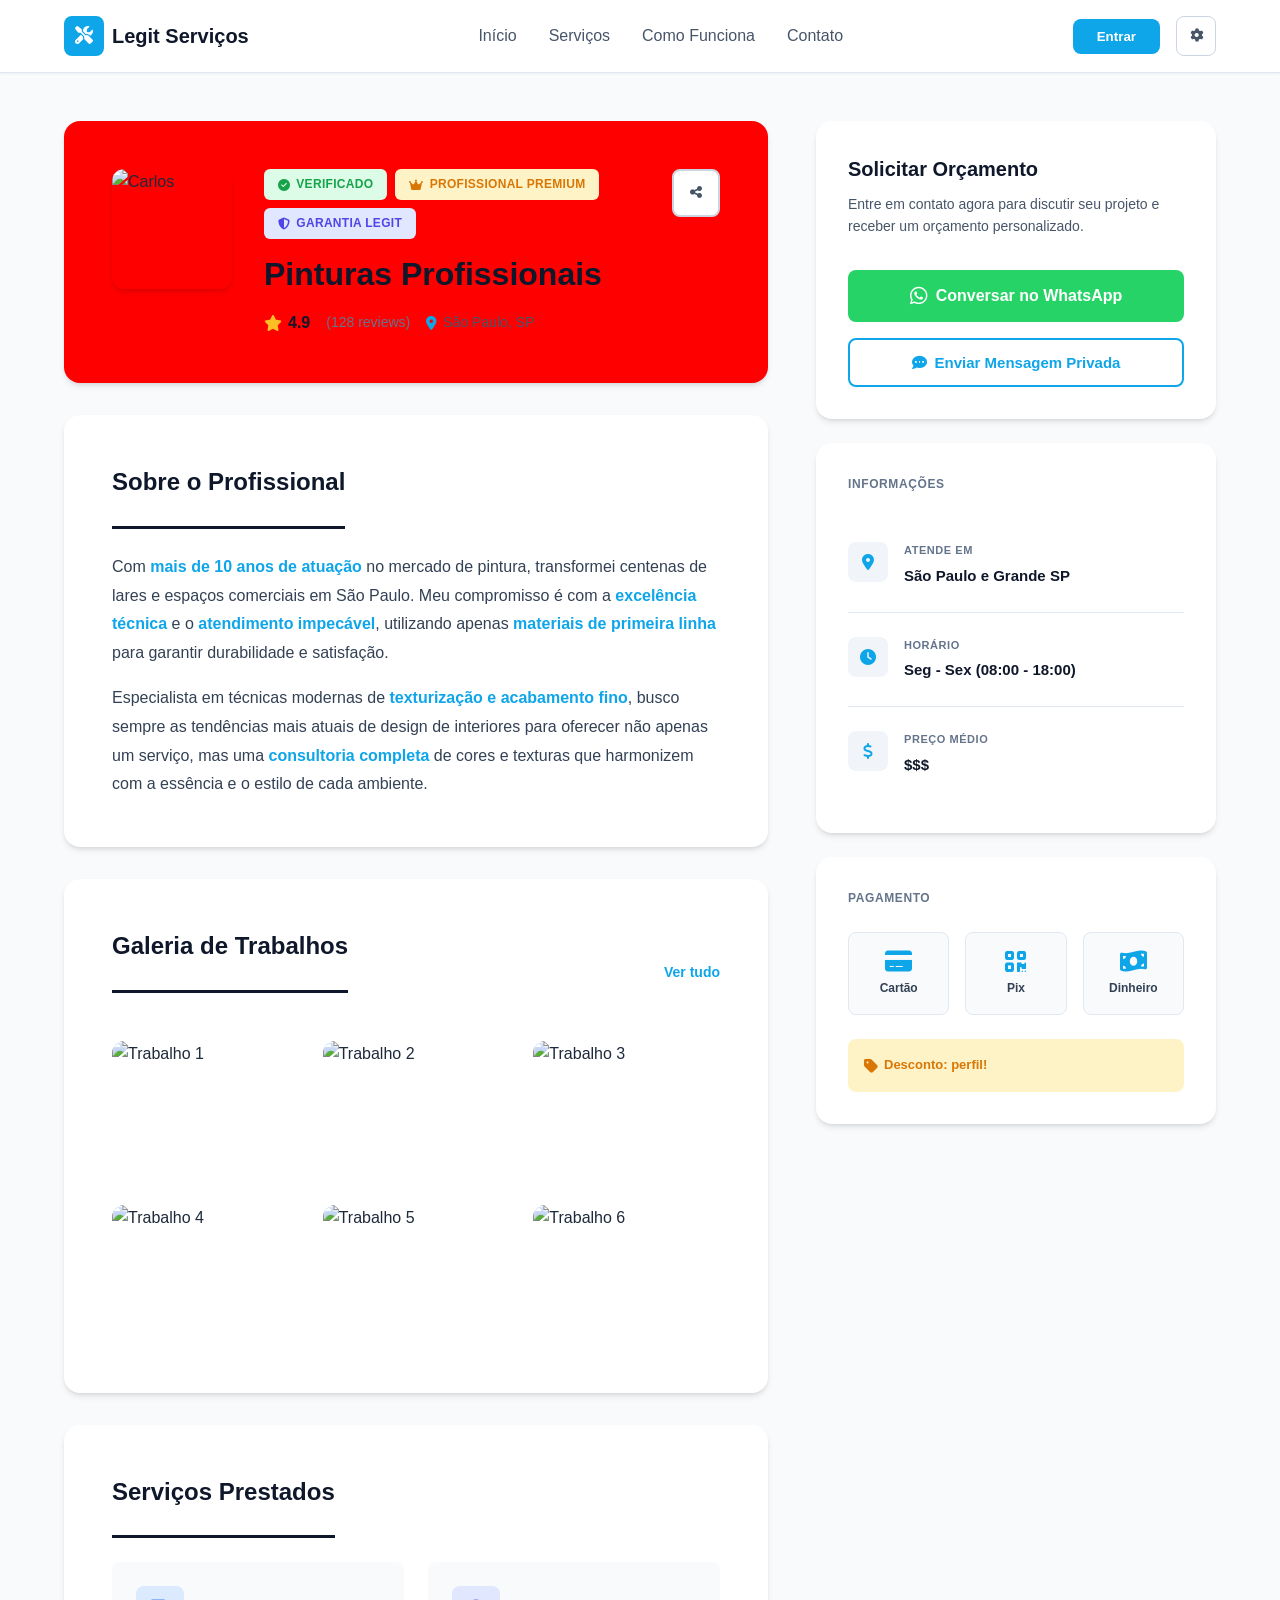
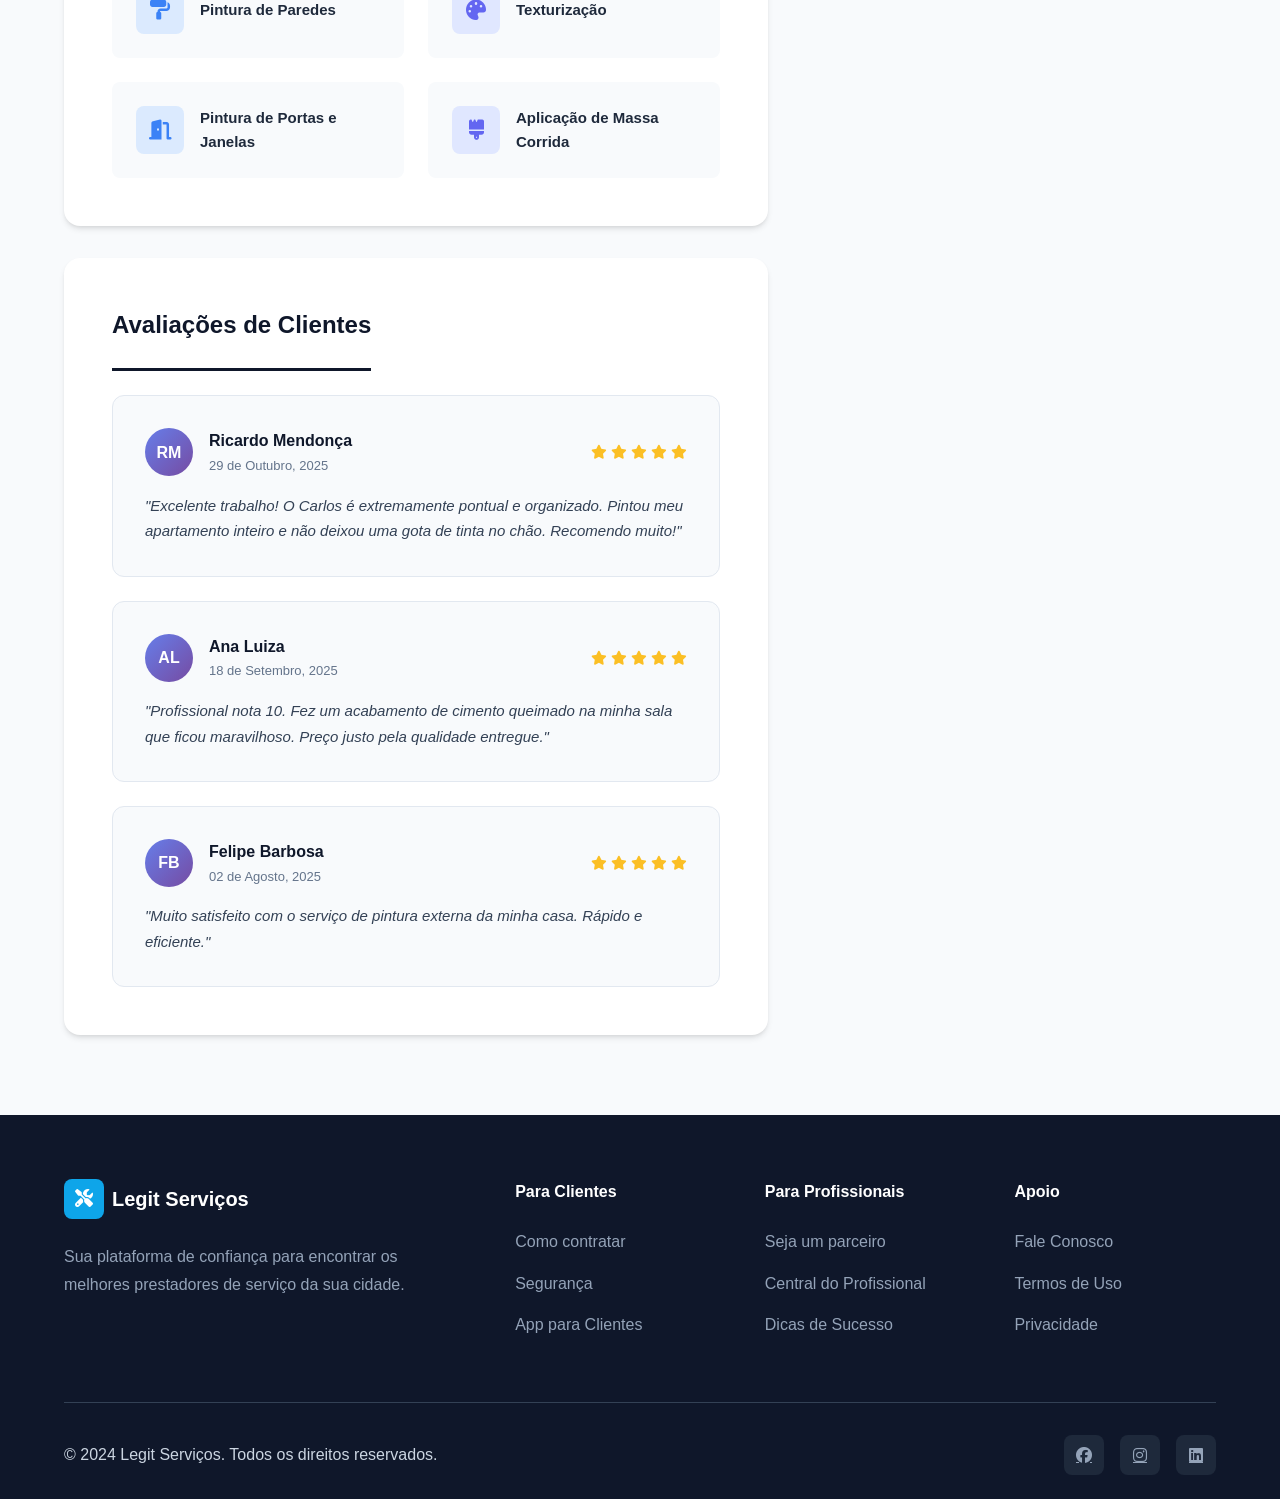
==== commit b16cadb5: "att" ====
--- a/prestadores/carlos/index.html
+++ b/prestadores/carlos/index.html
@@ -56,7 +56,7 @@
                                     <i class="fas fa-shield-alt"></i> GARANTIA LEGIT
                                 </span>
                             </div>
-                            <h1 class="prestador-nome">Carlos Pinturas Profissionais</h1>
+                            <h1 class="prestador-nome"> Pinturas Profissionais</h1>
                             <div class="prestador-rating">
                                 <span class="rating-stars">
                                     <i class="fas fa-star"></i>
--- a/prestadores/carlos/perfil.css
+++ b/prestadores/carlos/perfil.css
@@ -6,20 +6,27 @@
     padding: var(--spacing-xl) 0;
     background: var(--gray-50);
     min-height: 100vh;
+    
 }
 
 .perfil-layout {
     display: grid;
-    grid-template-columns: 1fr 400px;
+    
+    /*grid-template-columns: 1fr 400px; */
+    grid-template-columns: 1fr minmax(0, 400px);
     gap: var(--spacing-xl);
     align-items: start;
+    
+    
+    
 }
 
 /* ========================================
    HEADER DO PRESTADOR
    ======================================== */
 .prestador-header {
-    background: var(--white);
+    background-color: red;
+    
     padding: var(--spacing-xl);
     border-radius: var(--radius-xl);
     box-shadow: var(--shadow-md);
@@ -28,6 +35,9 @@
     gap: var(--spacing-lg);
     align-items: start;
     margin-bottom: var(--spacing-lg);
+    
+     
+
 }
 
 .prestador-foto {
@@ -48,7 +58,8 @@
     display: flex;
     flex-direction: column;
     gap: var(--spacing-sm);
-}
+    min-width: 0;
+    }
 
 .prestador-badges {
     display: flex;
@@ -161,6 +172,7 @@
     border-radius: var(--radius-xl);
     box-shadow: var(--shadow-md);
     margin-bottom: var(--spacing-lg);
+    
 }
 
 .section-box-title {
@@ -224,6 +236,7 @@
     overflow: hidden;
     cursor: pointer;
     transition: all 0.3s ease;
+    overflow: hidden;
 }
 
 .galeria-item:hover {
@@ -581,7 +594,7 @@
     }
 }
 
-@media (max-width: 480px) {
+@media (max-width: 450px) {
     .prestador-nome {
         font-size: 1.5rem;
     }
@@ -590,3 +603,4 @@
         grid-template-columns: 1fr;
     }
 }
+
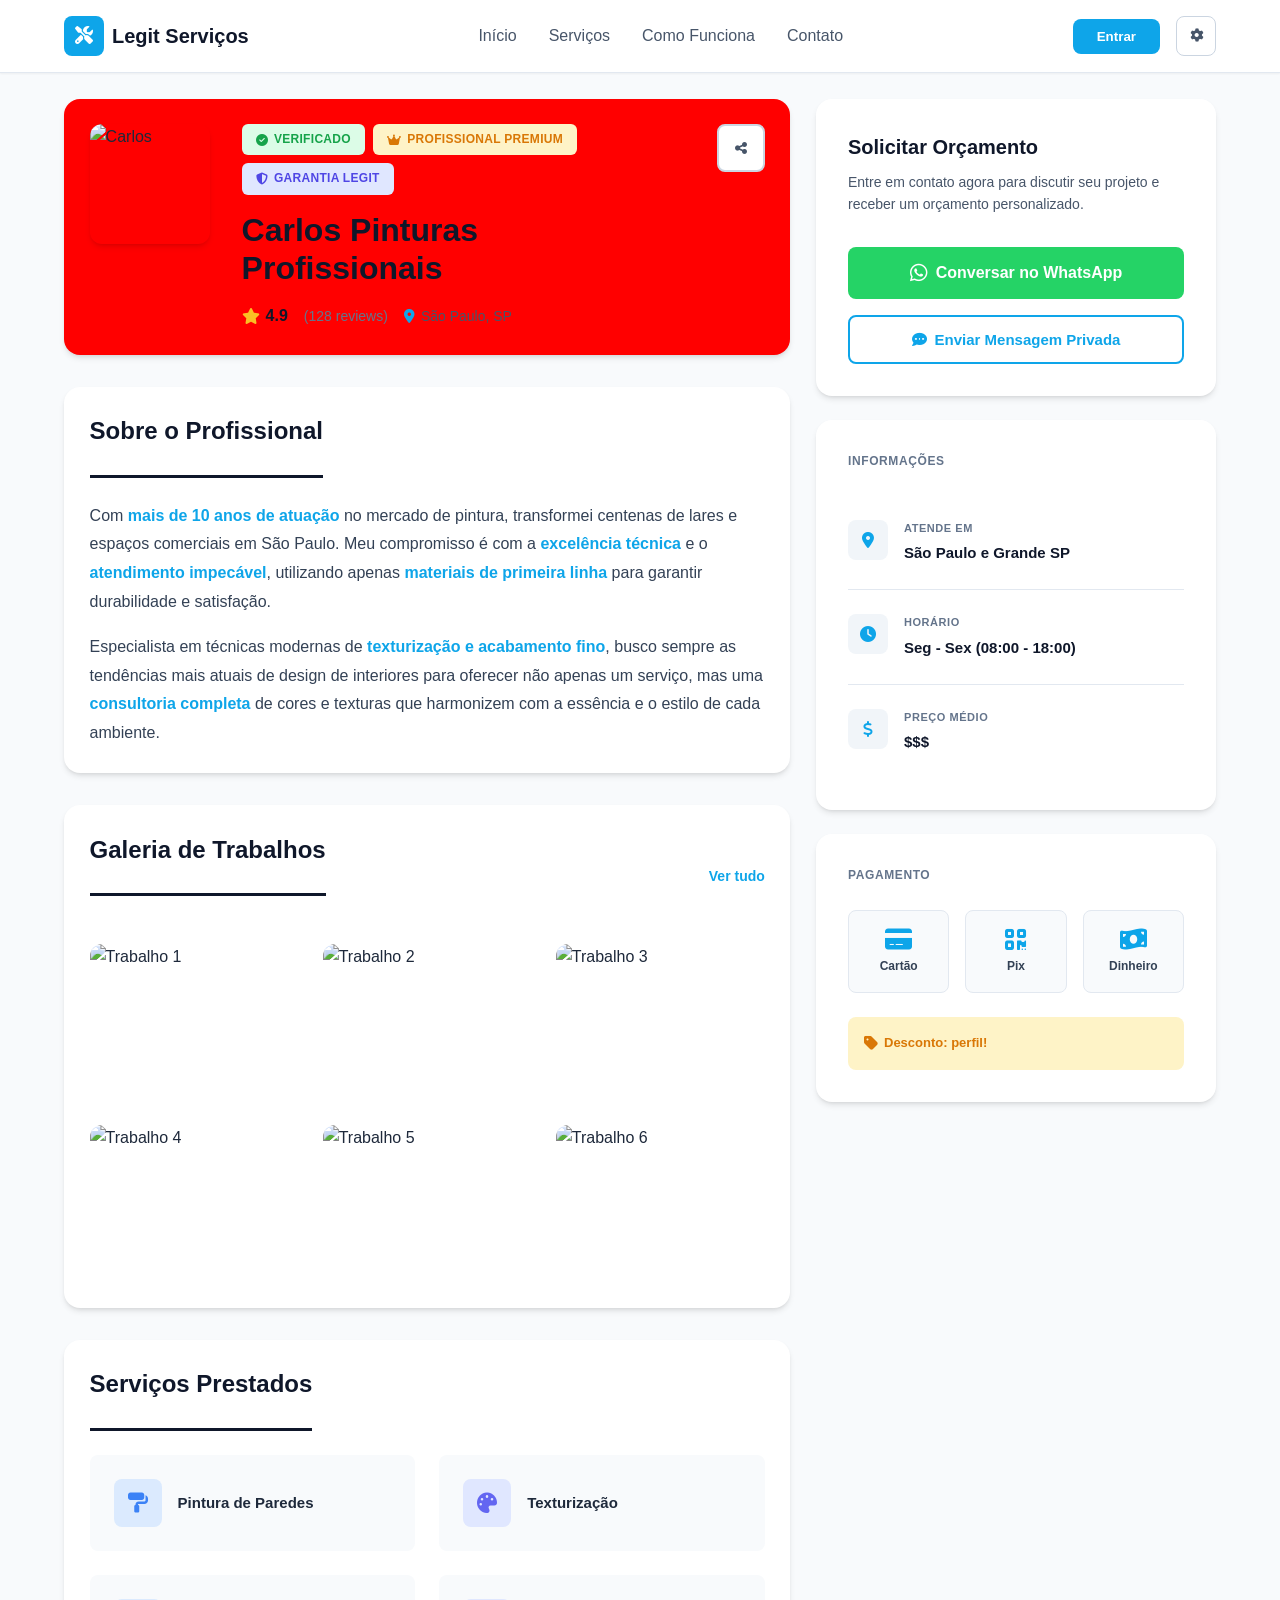
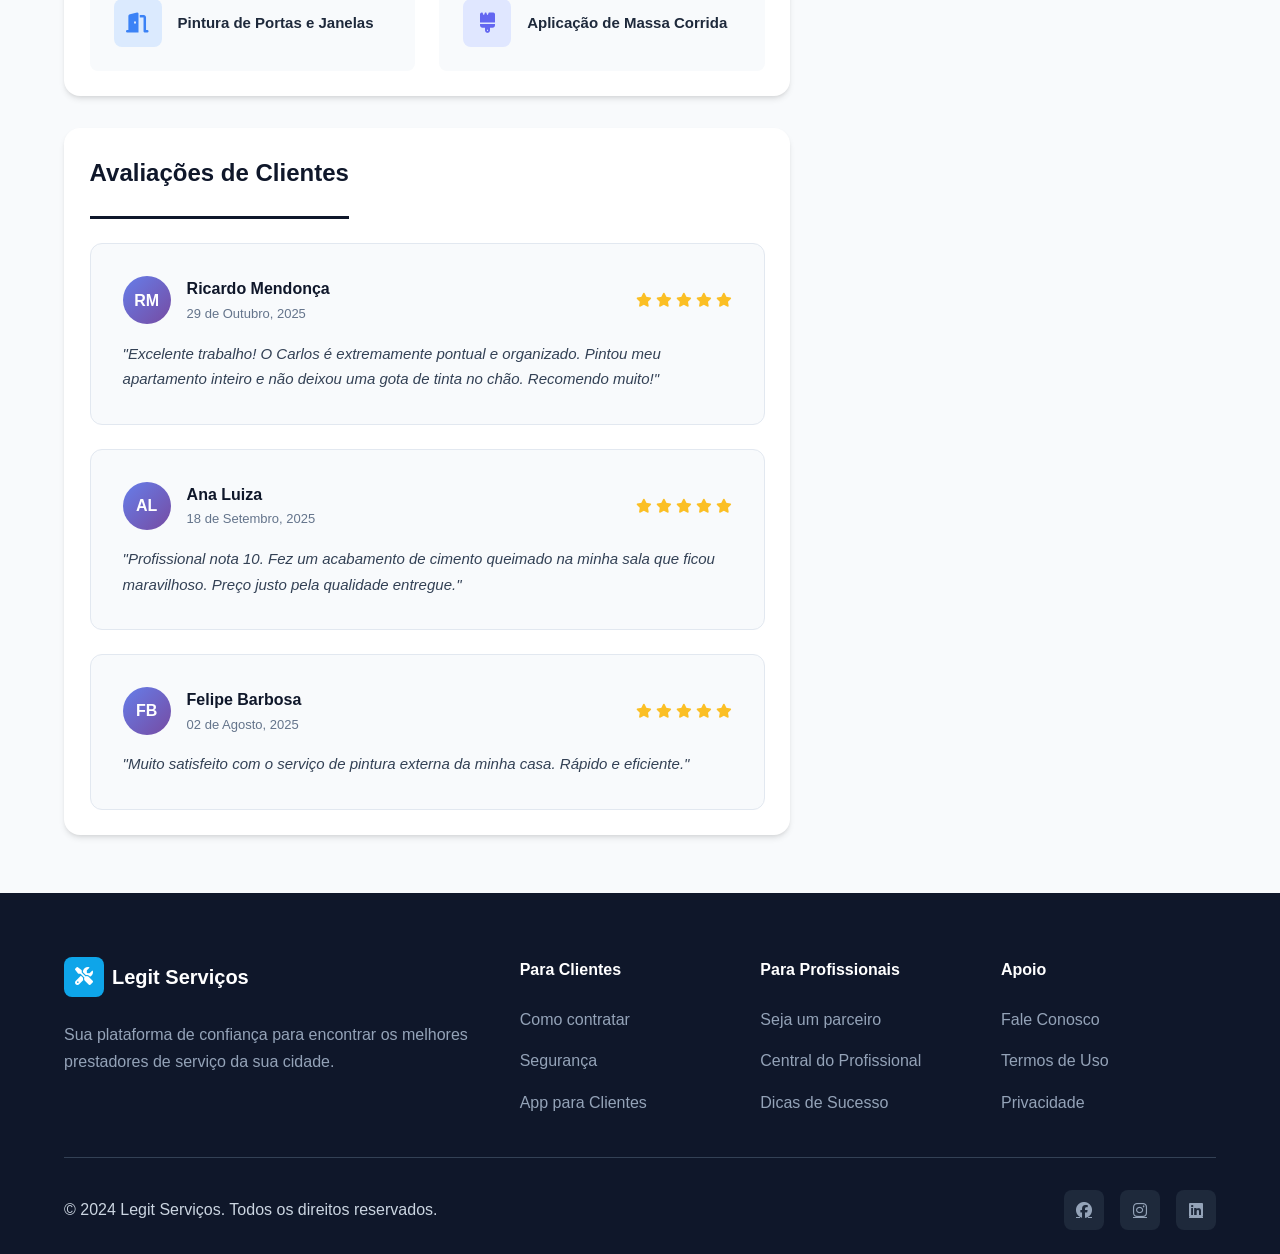
==== commit 1f8f2630: "ett" ====
--- a/prestadores/carlos/index.html
+++ b/prestadores/carlos/index.html
@@ -56,7 +56,7 @@
                                     <i class="fas fa-shield-alt"></i> GARANTIA LEGIT
                                 </span>
                             </div>
-                            <h1 class="prestador-nome"> Pinturas Profissionais</h1>
+                            <h1 class="prestador-nome">Carlos Pinturas Profissionais</h1>
                             <div class="prestador-rating">
                                 <span class="rating-stars">
                                     <i class="fas fa-star"></i>
--- a/styles.css
+++ b/styles.css
@@ -41,7 +41,7 @@
     --spacing-sm: 1rem;
     --spacing-md: 1.5rem;
     --spacing-lg: 2rem;
-    --spacing-xl: 3rem;
+    --spacing-xl: 1.6rem;
     --spacing-2xl: 4rem;
     
     /* Bordas */
